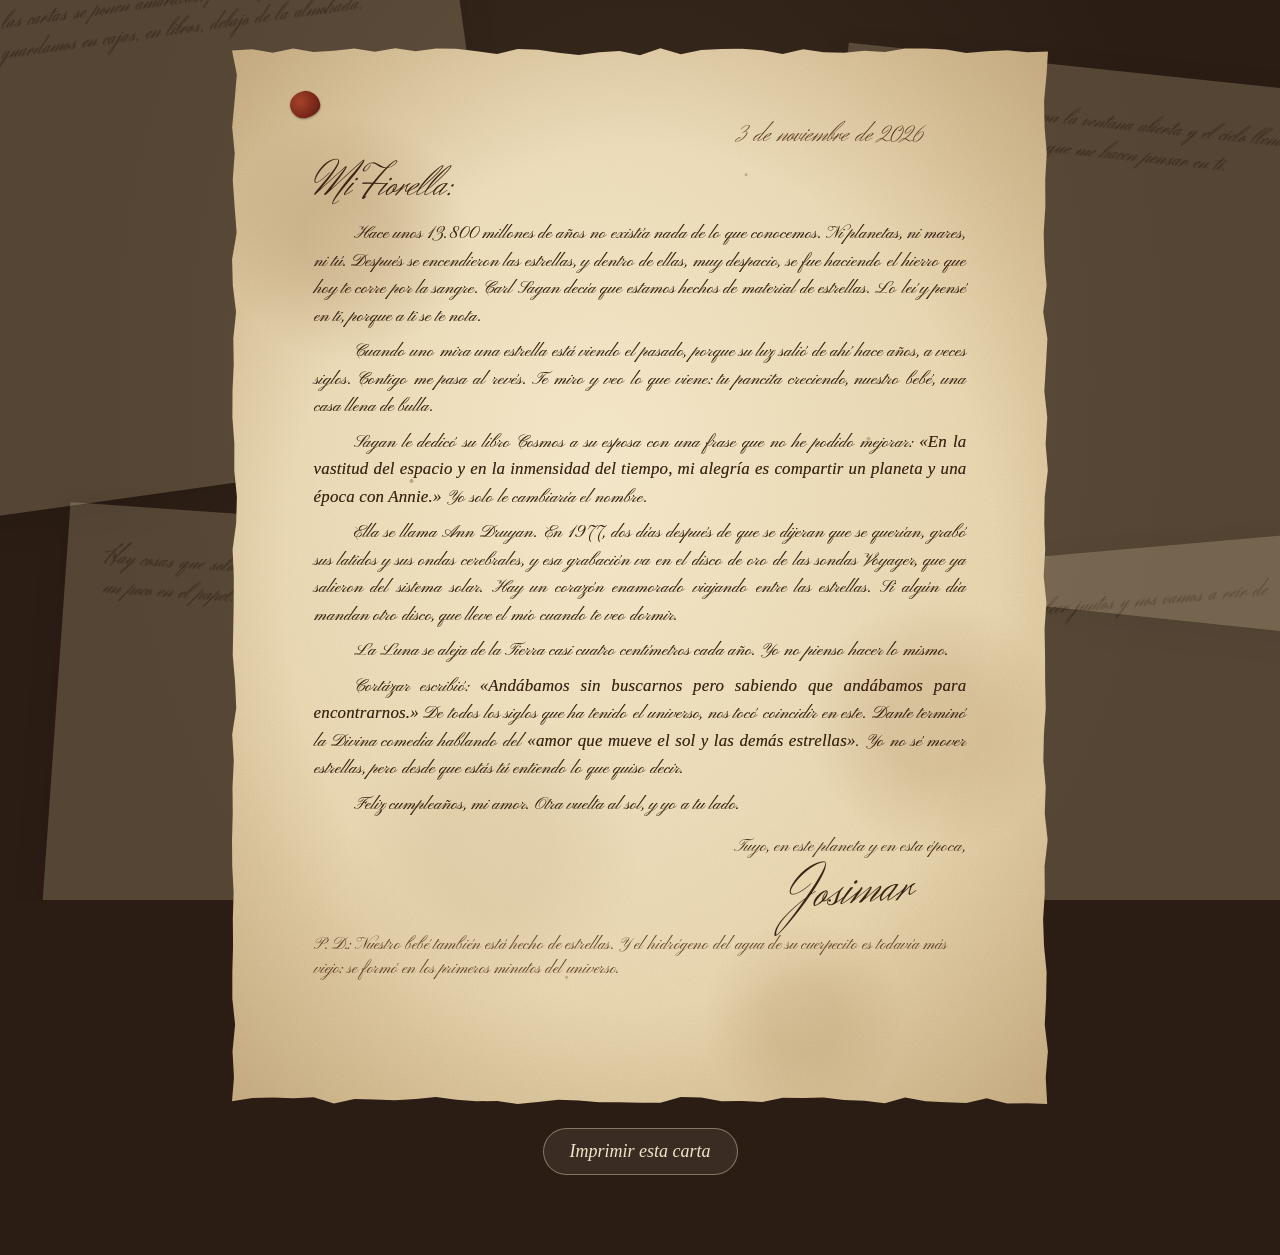
==== carta-universo.html @ a73e99db "Rewrite page copy with Codex and add printable universe letter Page copy: merged Claude's and Codex'" ====
<!doctype html>
<html lang="es">
<head>
<meta charset="utf-8">
<meta name="viewport" content="width=device-width, initial-scale=1">
<title>Carta del universo para Fiorella</title>
<link rel="preconnect" href="https://fonts.googleapis.com">
<link rel="preconnect" href="https://fonts.gstatic.com" crossorigin>
<link rel="stylesheet" href="https://fonts.googleapis.com/css2?family=Pinyon+Script&family=Herr+Von+Muellerhoff&family=IM+Fell+English:ital@0;1&display=swap">
<style>
/* Hoja de papel antiguo escrita a pluma. Se imprime en tamaño carta, sin márgenes
   del navegador. Para cambiar el texto, edita solo el bloque marcado en el <body>. */
:root {
  --papel: #ead8b1;
  --papel-claro: #f3e6c8;
  --tinta: #3a2312;
  --tinta-suave: #5b3a20;
  --mancha: 120, 78, 30;
  --lacre: #7d2a1b;
  --mesa: #2b1d14;

  --letra: "Pinyon Script", "Snell Roundhand", "Apple Chancery", cursive;
  --letra-firma: "Herr Von Muellerhoff", "Pinyon Script", cursive;
  --letra-cita: "IM Fell English", "Iowan Old Style", Georgia, serif;

  /* Tamaño del texto: bájalo un poco si agregas párrafos y no cabe en una hoja. */
  --tamano: 18.4px;
}

* { box-sizing: border-box; }
html { background: var(--mesa); }
body {
  margin: 0;
  min-height: 100vh;
  padding: 48px 16px 80px;
  background:
    radial-gradient(ellipse at 50% 30%, rgba(255, 220, 160, .08), transparent 60%),
    var(--mesa);
  color: var(--tinta);
  display: flex;
  flex-direction: column;
  align-items: center;
  gap: 24px;
  overflow-x: hidden;
}

/* Hojas viejas de fondo, solo en pantalla. */
.fondo { position: fixed; inset: 0; pointer-events: none; overflow: hidden; }
.fondo div {
  position: absolute;
  width: 46vw;
  height: 60vh;
  padding: 3vw;
  background: var(--papel);
  opacity: .2;
  filter: blur(.6px) sepia(.3);
  font-family: var(--letra-firma);
  font-size: 26px;
  line-height: 1.15;
  color: var(--tinta-suave);
  overflow: hidden;
  box-shadow: 0 10px 30px rgba(0, 0, 0, .5);
}
.fondo div:nth-child(1) { left: -8vw; top: -6vh; transform: rotate(-8deg); }
.fondo div:nth-child(2) { right: -10vw; top: 8vh; transform: rotate(6deg); }
.fondo div:nth-child(3) { left: 4vw; bottom: -18vh; transform: rotate(4deg); }
.fondo div:nth-child(4) { right: -4vw; bottom: -22vh; transform: rotate(-5deg); }

.hoja {
  position: relative;
  width: 8.5in;
  max-width: 100%;
  min-height: 11in;
  padding: .75in .85in .6in;
  background-color: var(--papel);
  background-image:
    /* bordes tostados */
    radial-gradient(ellipse 75% 70% at 50% 50%, transparent 58%, rgba(var(--mancha), .32) 100%),
    /* manchas de humedad y tiempo */
    radial-gradient(circle at 14% 18%, rgba(var(--mancha), .16) 0 4%, transparent 11%),
    radial-gradient(circle at 86% 64%, rgba(var(--mancha), .14) 0 5%, transparent 13%),
    radial-gradient(circle at 70% 92%, rgba(var(--mancha), .12) 0 3%, transparent 9%),
    radial-gradient(circle at 32% 76%, rgba(var(--mancha), .07) 0 6%, transparent 15%),
    /* puntitos de óxido */
    radial-gradient(circle at 22% 41%, rgba(110, 60, 20, .35) 0 1.5px, transparent 2.5px),
    radial-gradient(circle at 63% 12%, rgba(110, 60, 20, .3) 0 1px, transparent 2px),
    radial-gradient(circle at 78% 37%, rgba(110, 60, 20, .28) 0 1.5px, transparent 2.5px),
    radial-gradient(circle at 41% 88%, rgba(110, 60, 20, .3) 0 1px, transparent 2px),
    /* luz al centro */
    radial-gradient(ellipse at 45% 40%, var(--papel-claro), transparent 70%),
    /* fibra del papel */
    url("data:image/svg+xml,%3Csvg xmlns='http://www.w3.org/2000/svg' width='300' height='300'%3E%3Cfilter id='f'%3E%3CfeTurbulence type='fractalNoise' baseFrequency='.9' numOctaves='3' stitchTiles='stitch'/%3E%3CfeColorMatrix values='0 0 0 0 .45 0 0 0 0 .32 0 0 0 0 .16 0 0 0 .22 0'/%3E%3C/filter%3E%3Crect width='100%25' height='100%25' filter='url(%23f)'/%3E%3C/svg%3E");
  clip-path: polygon(0.00% 0.23%, 2.50% 0.11%, 5.00% 0.46%, 7.50% 0.05%, 10.00% 0.38%, 12.50% 0.26%, 15.00% 0.04%, 17.50% 0.36%, 20.00% 0.03%, 22.50% 0.30%, 25.00% 0.05%, 27.50% 0.06%, 30.00% 0.30%, 32.50% 0.58%, 35.00% 0.09%, 37.50% 0.16%, 40.00% 0.44%, 42.50% 0.66%, 45.00% 0.40%, 47.50% 0.28%, 50.00% 0.68%, 52.50% 0.03%, 55.00% 0.60%, 57.50% 0.20%, 60.00% 0.10%, 62.50% 0.08%, 65.00% 0.22%, 67.50% 0.57%, 70.00% 0.13%, 72.50% 0.41%, 75.00% 0.45%, 77.50% 0.26%, 80.00% 0.38%, 82.50% 0.04%, 85.00% 0.04%, 87.50% 0.14%, 90.00% 0.48%, 92.50% 0.30%, 95.00% 0.22%, 97.50% 0.41%, 100.00% 0.32%, 99.82% 2.50%, 99.52% 5.00%, 99.58% 7.50%, 99.85% 10.00%, 99.66% 12.50%, 99.68% 15.00%, 99.47% 17.50%, 99.56% 20.00%, 99.83% 22.50%, 99.41% 25.00%, 99.93% 27.50%, 99.75% 30.00%, 99.55% 32.50%, 99.91% 35.00%, 99.71% 37.50%, 99.98% 40.00%, 99.60% 42.50%, 99.54% 45.00%, 99.66% 47.50%, 99.47% 50.00%, 99.81% 52.50%, 99.58% 55.00%, 99.64% 57.50%, 99.65% 60.00%, 99.73% 62.50%, 99.50% 65.00%, 99.43% 67.50%, 99.72% 70.00%, 99.60% 72.50%, 99.96% 75.00%, 99.58% 77.50%, 99.61% 80.00%, 99.40% 82.50%, 99.51% 85.00%, 99.83% 87.50%, 99.77% 90.00%, 99.60% 92.50%, 99.99% 95.00%, 99.72% 97.50%, 99.90% 100.00%, 97.50% 99.92%, 95.00% 99.96%, 92.50% 99.46%, 90.00% 99.91%, 87.50% 99.83%, 85.00% 99.73%, 82.50% 99.39%, 80.00% 99.94%, 77.50% 99.69%, 75.00% 99.62%, 72.50% 99.38%, 70.00% 99.43%, 67.50% 99.40%, 65.00% 99.81%, 62.50% 99.71%, 60.00% 99.75%, 57.50% 99.38%, 55.00% 99.33%, 52.50% 99.89%, 50.00% 99.88%, 47.50% 99.84%, 45.00% 99.84%, 42.50% 99.66%, 40.00% 99.59%, 37.50% 99.82%, 35.00% 100.00%, 32.50% 99.71%, 30.00% 99.74%, 27.50% 99.60%, 25.00% 99.33%, 22.50% 99.52%, 20.00% 99.64%, 17.50% 99.57%, 15.00% 99.53%, 12.50% 99.96%, 10.00% 99.37%, 7.50% 99.45%, 5.00% 99.39%, 2.50% 99.44%, 0.00% 99.73%, 0.24% 97.50%, 0.06% 95.00%, 0.38% 92.50%, 0.04% 90.00%, 0.04% 87.50%, 0.13% 85.00%, 0.10% 82.50%, 0.20% 80.00%, 0.03% 77.50%, 0.00% 75.00%, 0.09% 72.50%, 0.06% 70.00%, 0.22% 67.50%, 0.02% 65.00%, 0.52% 62.50%, 0.37% 60.00%, 0.09% 57.50%, 0.15% 55.00%, 0.21% 52.50%, 0.22% 50.00%, 0.07% 47.50%, 0.51% 45.00%, 0.60% 42.50%, 0.28% 40.00%, 0.29% 37.50%, 0.05% 35.00%, 0.06% 32.50%, 0.21% 30.00%, 0.16% 27.50%, 0.50% 25.00%, 0.10% 22.50%, 0.01% 20.00%, 0.57% 17.50%, 0.32% 15.00%, 0.09% 12.50%, 0.33% 10.00%, 0.02% 7.50%, 0.32% 5.00%, 0.59% 2.50%);
  box-shadow: 0 24px 60px rgba(0, 0, 0, .55);
  -webkit-print-color-adjust: exact;
  print-color-adjust: exact;
}
/* Una gota de lacre, como en las cartas viejas. */
.lacre {
  position: absolute;
  top: .45in;
  left: .6in;
  width: 30px;
  height: 27px;
  border-radius: 52% 48% 55% 45% / 50% 58% 42% 50%;
  background: radial-gradient(circle at 35% 35%, #a5432c, var(--lacre) 55%, #4f170d);
  box-shadow: 0 1px 2px rgba(0, 0, 0, .35);
  transform: rotate(-12deg);
}

.fecha {
  margin: 0 0 .15in;
  text-align: right;
  font-family: var(--letra-firma);
  font-size: 30px;
  line-height: 1;
  color: var(--tinta-suave);
  padding-right: .45in;
}
.saludo {
  margin: 0 0 .12in;
  font-family: var(--letra-firma);
  font-size: 44px;
  line-height: 1;
}
.texto p {
  margin: 0 0 .42em;
  font-family: var(--letra);
  font-size: var(--tamano);
  line-height: 1.5;
  text-indent: 2.2em;
  text-align: justify;
  hyphens: auto;
  /* tinta que se corre un poquito en el papel */
  text-shadow: 0 0 .5px rgba(58, 35, 18, .55);
}
.texto i { font-style: normal; }
.texto q {
  quotes: "«" "»";
  font-family: var(--letra-cita);
  font-style: italic;
  font-size: .92em;
  letter-spacing: .01em;
}
.despedida {
  margin: .16in 0 0 auto;
  width: max-content;
  max-width: 100%;
  text-align: center;
  font-family: var(--letra);
  font-size: var(--tamano);
  line-height: 1.4;
}
.firma {
  display: block;
  margin-top: 2px;
  font-family: var(--letra-firma);
  font-size: 58px;
  line-height: 1;
  transform: rotate(-4deg);
}
.posdata {
  margin: .14in 0 0;
  font-family: var(--letra);
  font-size: calc(var(--tamano) * .9);
  line-height: 1.45;
  color: var(--tinta-suave);
}

.imprimir {
  position: relative;
  padding: 12px 26px;
  border: 1px solid rgba(243, 230, 200, .4);
  border-radius: 999px;
  background: rgba(243, 230, 200, .08);
  color: var(--papel-claro);
  font: italic 18px var(--letra-cita);
  cursor: pointer;
}
.imprimir:hover { background: rgba(243, 230, 200, .16); }
.imprimir:focus-visible { outline: 2px solid var(--papel-claro); outline-offset: 3px; }

@media screen and (max-width: 860px) {
  body { padding-top: 20px; }
  .hoja { min-height: 0; padding: 48px 26px 44px; --tamano: 17px; }
  .lacre { top: 22px; left: 20px; }
  .fecha { padding-right: 40px; font-size: 24px; }
  .saludo { font-size: 36px; }
  .firma { font-size: 48px; }
}

@page { size: letter; margin: 0; }
@media print {
  html, body { background: none; }
  body { padding: 0; display: block; }
  .fondo, .imprimir { display: none; }
  .hoja { width: 8.5in; height: 11in; min-height: 0; max-width: none; box-shadow: none; overflow: hidden; }
}
</style>
</head>
<body>

<div class="fondo" aria-hidden="true">
  <div>Con el tiempo las cartas se ponen amarillas, pero lo que dicen sigue igual de vivo. Las guardamos en cajas, en libros, debajo de la almohada.</div>
  <div>Querida mía, te escribo con la ventana abierta y el cielo lleno de estrellas que no sé nombrar, pero que me hacen pensar en ti.</div>
  <div>Hay cosas que solo se dicen bien a mano, despacio, con la tinta corriéndose un poco en el papel.</div>
  <div>Guarda esta hoja. Algún día la vamos a leer juntos y nos vamos a reír de lo jóvenes que éramos.</div>
</div>

<article class="hoja">
  <span class="lacre" aria-hidden="true"></span>

  <!-- ═══════════ EDITA AQUÍ EL TEXTO DE LA CARTA ═══════════
       Cada <p> es un párrafo. Las citas van entre <q> y </q>.
       Si no cabe en una hoja al imprimir, baja --tamano arriba (por ejemplo a 18.5px). -->

  <p class="fecha">3 de noviembre de 2026</p>
  <p class="saludo">Mi Fiorella:</p>

  <div class="texto">
    <p>Hace unos 13.800 millones de años no existía nada de lo que conocemos. Ni planetas, ni mares, ni tú. Después se encendieron las estrellas, y dentro de ellas, muy despacio, se fue haciendo el hierro que hoy te corre por la sangre. Carl Sagan decía que estamos hechos de material de estrellas. Lo leí y pensé en ti, porque a ti se te nota.</p>
    <p>Cuando uno mira una estrella está viendo el pasado, porque su luz salió de ahí hace años, a veces siglos. Contigo me pasa al revés. Te miro y veo lo que viene: tu pancita creciendo, nuestro bebé, una casa llena de bulla.</p>
    <p>Sagan le dedicó su libro <i>Cosmos</i> a su esposa con una frase que no he podido mejorar: <q>En la vastitud del espacio y en la inmensidad del tiempo, mi alegría es compartir un planeta y una época con Annie.</q> Yo solo le cambiaría el nombre.</p>
    <p>Ella se llama Ann Druyan. En 1977, dos días después de que se dijeran que se querían, grabó sus latidos y sus ondas cerebrales, y esa grabación va en el disco de oro de las sondas Voyager, que ya salieron del sistema solar. Hay un corazón enamorado viajando entre las estrellas. Si algún día mandan otro disco, que lleve el mío cuando te veo dormir.</p>
    <p>La Luna se aleja de la Tierra casi cuatro centímetros cada año. Yo no pienso hacer lo mismo.</p>
    <p>Cortázar escribió: <q>Andábamos sin buscarnos pero sabiendo que andábamos para encontrarnos.</q> De todos los siglos que ha tenido el universo, nos tocó coincidir en este. Dante terminó la <i>Divina comedia</i> hablando del <q>amor que mueve el sol y las demás estrellas</q>. Yo no sé mover estrellas, pero desde que estás tú entiendo lo que quiso decir.</p>
    <p>Feliz cumpleaños, mi amor. Otra vuelta al sol, y yo a tu lado.</p>
  </div>

  <p class="despedida">
    Tuyo, en este planeta y en esta época,
    <span class="firma">Josimar</span>
  </p>

  <p class="posdata">P. D.: Nuestro bebé también está hecho de estrellas. Y el hidrógeno del agua de su cuerpecito es todavía más viejo: se formó en los primeros minutos del universo.</p>

  <!-- ═══════════ FIN DEL TEXTO ═══════════ -->
</article>

<button class="imprimir" type="button" onclick="window.print()">Imprimir esta carta</button>

</body>
</html>
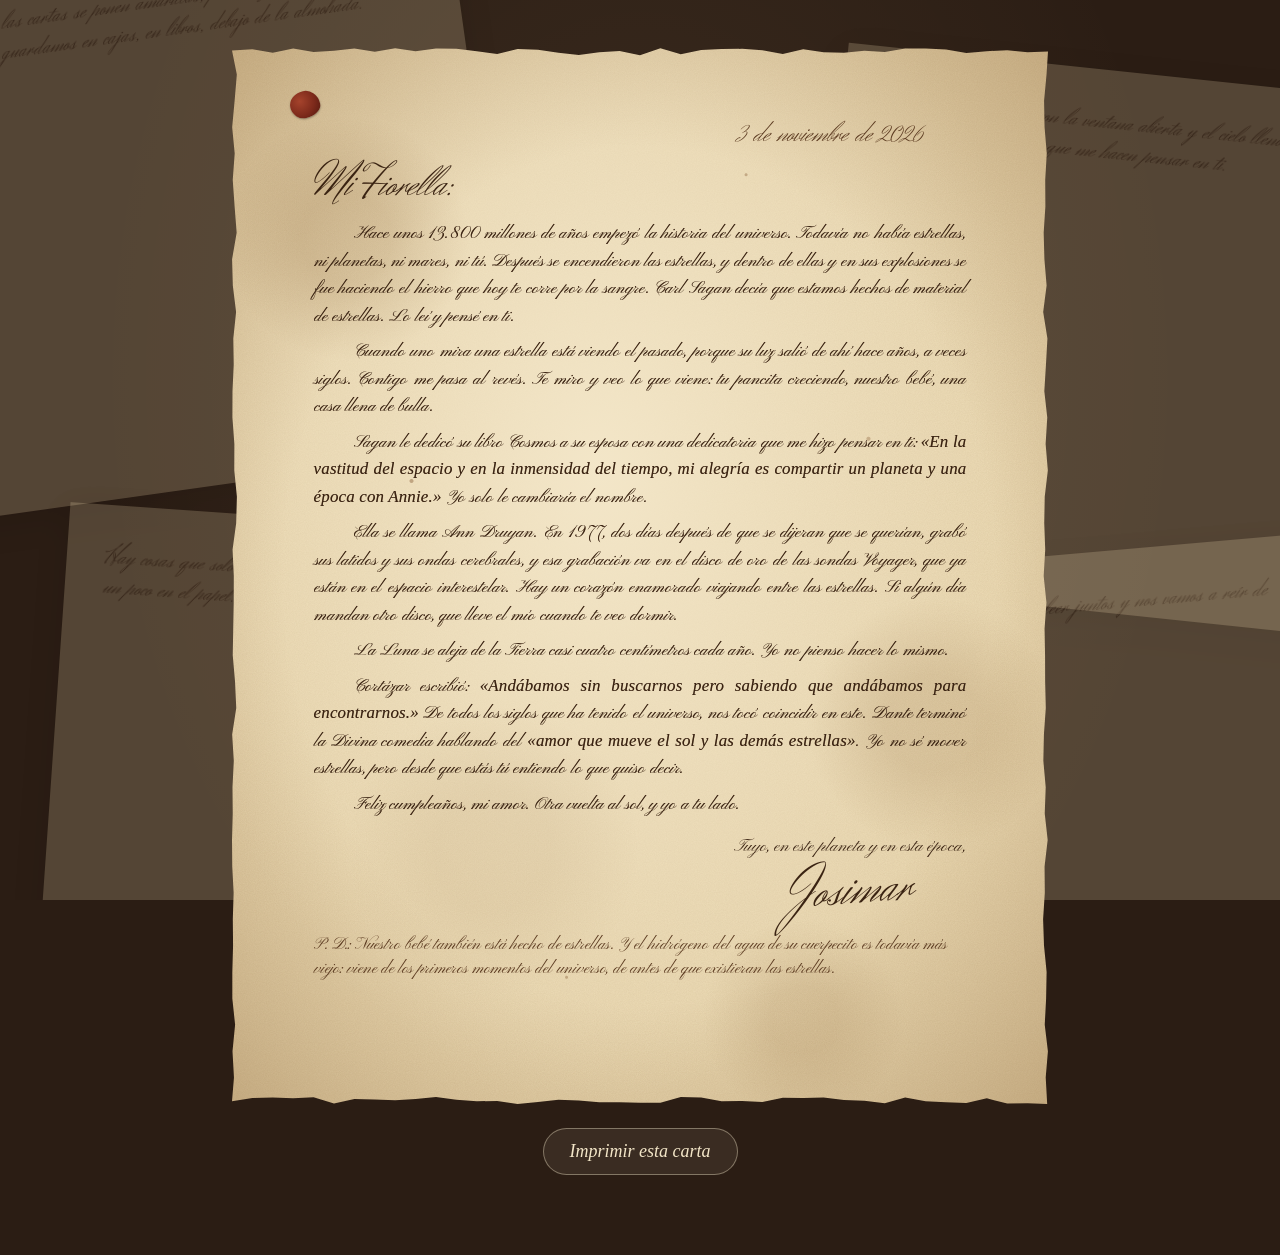
==== commit 137a2ee3: "Apply Codex fact fixes to the universe letter Universe start, iron from stars and their explosions, " ====
--- a/carta-universo.html
+++ b/carta-universo.html
@@ -218,10 +218,10 @@
   <p class="saludo">Mi Fiorella:</p>
 
   <div class="texto">
-    <p>Hace unos 13.800 millones de años no existía nada de lo que conocemos. Ni planetas, ni mares, ni tú. Después se encendieron las estrellas, y dentro de ellas, muy despacio, se fue haciendo el hierro que hoy te corre por la sangre. Carl Sagan decía que estamos hechos de material de estrellas. Lo leí y pensé en ti, porque a ti se te nota.</p>
+    <p>Hace unos 13.800 millones de años empezó la historia del universo. Todavía no había estrellas, ni planetas, ni mares, ni tú. Después se encendieron las estrellas, y dentro de ellas y en sus explosiones se fue haciendo el hierro que hoy te corre por la sangre. Carl Sagan decía que estamos hechos de material de estrellas. Lo leí y pensé en ti.</p>
     <p>Cuando uno mira una estrella está viendo el pasado, porque su luz salió de ahí hace años, a veces siglos. Contigo me pasa al revés. Te miro y veo lo que viene: tu pancita creciendo, nuestro bebé, una casa llena de bulla.</p>
-    <p>Sagan le dedicó su libro <i>Cosmos</i> a su esposa con una frase que no he podido mejorar: <q>En la vastitud del espacio y en la inmensidad del tiempo, mi alegría es compartir un planeta y una época con Annie.</q> Yo solo le cambiaría el nombre.</p>
-    <p>Ella se llama Ann Druyan. En 1977, dos días después de que se dijeran que se querían, grabó sus latidos y sus ondas cerebrales, y esa grabación va en el disco de oro de las sondas Voyager, que ya salieron del sistema solar. Hay un corazón enamorado viajando entre las estrellas. Si algún día mandan otro disco, que lleve el mío cuando te veo dormir.</p>
+    <p>Sagan le dedicó su libro <i>Cosmos</i> a su esposa con una dedicatoria que me hizo pensar en ti: <q>En la vastitud del espacio y en la inmensidad del tiempo, mi alegría es compartir un planeta y una época con Annie.</q> Yo solo le cambiaría el nombre.</p>
+    <p>Ella se llama Ann Druyan. En 1977, dos días después de que se dijeran que se querían, grabó sus latidos y sus ondas cerebrales, y esa grabación va en el disco de oro de las sondas Voyager, que ya están en el espacio interestelar. Hay un corazón enamorado viajando entre las estrellas. Si algún día mandan otro disco, que lleve el mío cuando te veo dormir.</p>
     <p>La Luna se aleja de la Tierra casi cuatro centímetros cada año. Yo no pienso hacer lo mismo.</p>
     <p>Cortázar escribió: <q>Andábamos sin buscarnos pero sabiendo que andábamos para encontrarnos.</q> De todos los siglos que ha tenido el universo, nos tocó coincidir en este. Dante terminó la <i>Divina comedia</i> hablando del <q>amor que mueve el sol y las demás estrellas</q>. Yo no sé mover estrellas, pero desde que estás tú entiendo lo que quiso decir.</p>
     <p>Feliz cumpleaños, mi amor. Otra vuelta al sol, y yo a tu lado.</p>
@@ -232,7 +232,7 @@
     <span class="firma">Josimar</span>
   </p>
 
-  <p class="posdata">P. D.: Nuestro bebé también está hecho de estrellas. Y el hidrógeno del agua de su cuerpecito es todavía más viejo: se formó en los primeros minutos del universo.</p>
+  <p class="posdata">P. D.: Nuestro bebé también está hecho de estrellas. Y el hidrógeno del agua de su cuerpecito es todavía más viejo: viene de los primeros momentos del universo, de antes de que existieran las estrellas.</p>
 
   <!-- ═══════════ FIN DEL TEXTO ═══════════ -->
 </article>
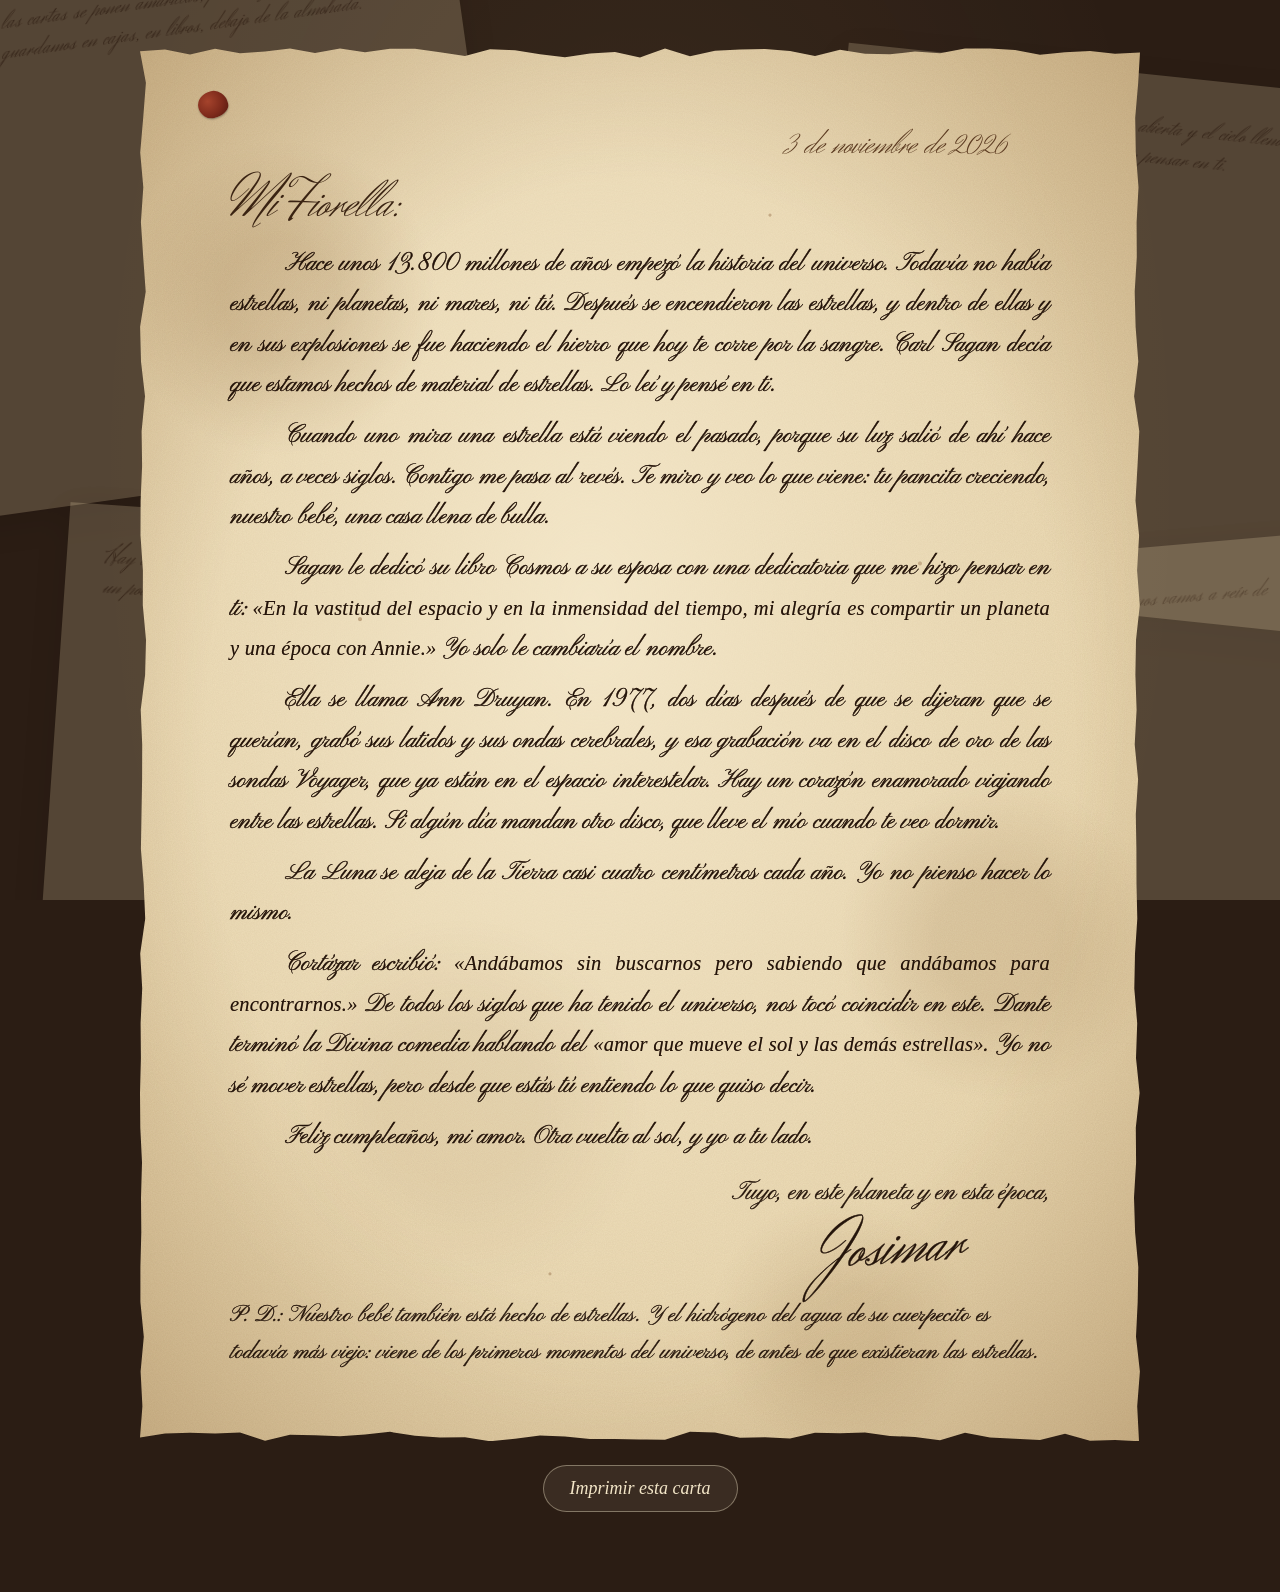
==== commit 2b77e9f6: "Make the universe letter readable on screen On screens the sheet widens and the quill text grows fro" ====
--- a/carta-universo.html
+++ b/carta-universo.html
@@ -180,9 +180,25 @@
 .imprimir:hover { background: rgba(243, 230, 200, .16); }
 .imprimir:focus-visible { outline: 2px solid var(--papel-claro); outline-offset: 3px; }
 
+/* En pantalla la hoja crece y la letra es más grande, oscura y gruesa para leerse
+   bien en la computadora; la impresión conserva el tamaño carta de abajo. */
+@media screen {
+  .hoja { width: min(1000px, 100%); padding: 80px 90px 70px; --tamano: 25px; }
+  .texto p, .despedida, .posdata {
+    color: #24140a;
+    -webkit-text-stroke: .35px currentColor;
+    line-height: 1.62;
+  }
+  .texto q { font-size: .82em; -webkit-text-stroke: 0; }
+  .posdata { font-size: calc(var(--tamano) * .92); }
+  .fecha { font-size: 36px; }
+  .saludo { font-size: 54px; }
+  .firma { font-size: 68px; }
+}
+
 @media screen and (max-width: 860px) {
   body { padding-top: 20px; }
-  .hoja { min-height: 0; padding: 48px 26px 44px; --tamano: 17px; }
+  .hoja { min-height: 0; padding: 48px 24px 44px; --tamano: 21px; }
   .lacre { top: 22px; left: 20px; }
   .fecha { padding-right: 40px; font-size: 24px; }
   .saludo { font-size: 36px; }
